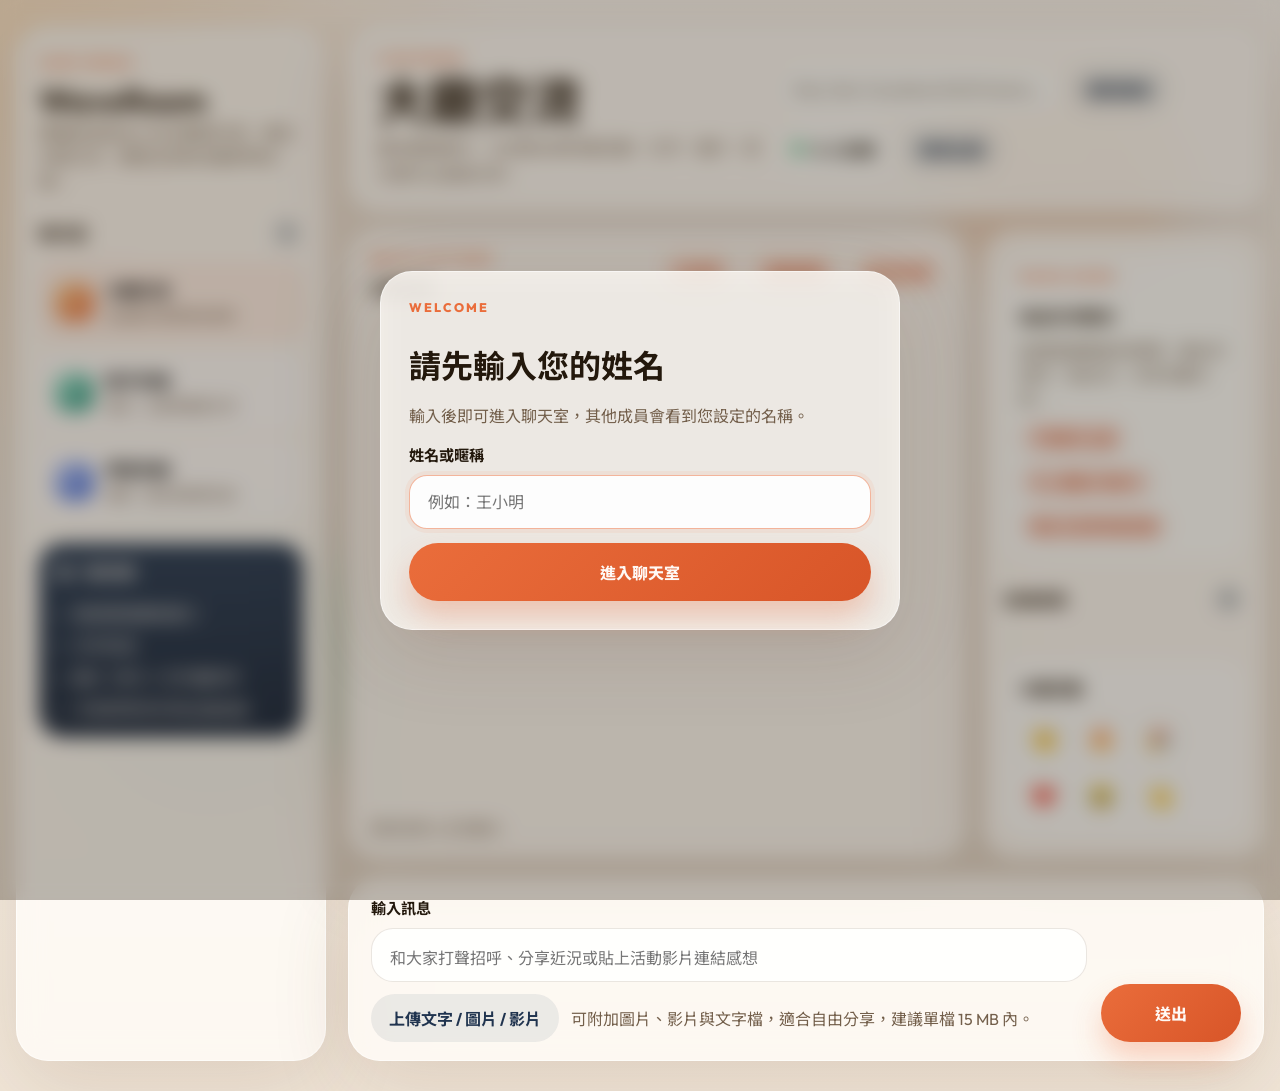
==== chatroom-app/index.html @ 90b6af46 "Prepare free Render deployment for WaveRoom" ====
<!DOCTYPE html>
<html lang="zh-Hant">
  <head>
    <meta charset="UTF-8" />
    <meta name="viewport" content="width=device-width, initial-scale=1.0" />
    <title>WaveRoom 即時聊天室</title>
    <link rel="preconnect" href="https://fonts.googleapis.com" />
    <link rel="preconnect" href="https://fonts.gstatic.com" crossorigin />
    <link
      href="https://fonts.googleapis.com/css2?family=Outfit:wght@400;500;600;700;800&family=Noto+Sans+TC:wght@400;500;700;800&display=swap"
      rel="stylesheet"
    />
    <link rel="stylesheet" href="./styles.css" />
  </head>
  <body>
    <div class="ambient ambient-a"></div>
    <div class="ambient ambient-b"></div>

    <div class="name-modal" id="name-modal" hidden>
      <div class="name-modal-card panel">
        <p class="eyebrow">Welcome</p>
        <h2>請先輸入您的姓名</h2>
        <p class="muted">輸入後即可進入聊天室，其他成員會看到您設定的名稱。</p>
        <form id="name-form" class="name-form">
          <label class="field">
            <span>姓名或暱稱</span>
            <input id="name-input" type="text" maxlength="24" placeholder="例如：王小明" required />
          </label>
          <p id="name-error" class="name-error" hidden>請輸入姓名後再進入聊天室。</p>
          <button class="primary-button" type="submit">進入聊天室</button>
        </form>
      </div>
    </div>

    <div class="app-shell">
      <aside class="sidebar panel">
        <div class="brand">
          <p class="eyebrow">Chat Space</p>
          <h2>WaveRoom</h2>
          <p class="muted">開連結就能加入的互動聊天室，適合社群交流、課程互助與活動即時討論。</p>
        </div>

        <section class="sidebar-section">
          <div class="section-title">
            <h3>聊天室</h3>
            <span id="room-count">0</span>
          </div>
          <div class="room-list" id="room-list"></div>
        </section>

        <section class="sidebar-section tips-card">
          <h3>這一版支援</h3>
          <ul>
            <li>直接透過連結進入</li>
            <li>文字訊息</li>
            <li>圖片 / 影片 / 文字檔附件</li>
            <li>分頁即時同步與在線成員</li>
          </ul>
        </section>
      </aside>

      <main class="chat-layout">
        <header class="topbar panel">
          <div>
            <p class="eyebrow">Live Room</p>
            <h1 id="active-room-name">載入中...</h1>
            <p id="active-room-description" class="room-description">聊天室資訊載入中...</p>
          </div>

          <div class="topbar-meta">
            <div class="share-box">
              <span id="room-link-label" class="share-link">連結準備中...</span>
              <button type="button" class="ghost-button" id="copy-room-link-button">複製連結</button>
            </div>

            <div class="status-pill">
              <span class="status-dot"></span>
              <strong id="presence-count">0 人在線</strong>
            </div>

            <button type="button" class="ghost-button" id="change-nickname-button">更換名稱</button>
          </div>
        </header>

        <section class="chat-main">
          <div class="conversation panel">
            <div class="conversation-toolbar">
              <div>
                <p class="eyebrow">Quick Actions</p>
                <h3 id="quick-action-title">快速操作</h3>
              </div>
              <div id="quick-action-list" class="quick-action-list"></div>
            </div>
            <div id="message-list" class="message-list" aria-live="polite"></div>
            <div id="typing-indicator" class="typing-indicator">目前沒有人正在輸入</div>
          </div>

          <aside class="members panel">
            <div class="room-brief">
              <p class="eyebrow">Room Mode</p>
              <h3 id="room-mode-title">載入中...</h3>
              <p id="room-mode-copy" class="muted">聊天室說明載入中...</p>
              <div id="room-rule-list" class="room-rule-list"></div>
            </div>

            <div class="section-title">
              <h3>在線成員</h3>
              <span id="member-count">0</span>
            </div>
            <div id="member-list" class="member-list"></div>

            <div class="reaction-panel">
              <h3 id="reaction-title">快速表情</h3>
              <div class="emoji-row" id="emoji-row">
              </div>
            </div>
          </aside>
        </section>

        <footer class="composer panel">
          <form id="message-form" class="composer-form">
            <div class="composer-stack">
              <label class="field composer-field">
                <span id="composer-label">輸入訊息</span>
                <textarea
                  id="message-input"
                  rows="1"
                  maxlength="400"
                  placeholder="輸入你想聊的內容，按 Enter 送出，Shift + Enter 換行"
                ></textarea>
              </label>

              <div class="composer-tools">
                <label id="upload-button-label" class="upload-button" for="attachment-input">上傳文字 / 圖片 / 影片</label>
                <input
                  id="attachment-input"
                  type="file"
                  accept="image/*,video/*,.txt,.md,.json,.csv"
                  multiple
                  hidden
                />
                <p id="upload-hint" class="upload-hint">可附加圖片、影片與文字檔，建議單檔 3 MB 內。</p>
              </div>

              <div id="attachment-preview" class="attachment-preview" hidden></div>
            </div>

            <button class="primary-button send-button" type="submit">送出</button>
          </form>
        </footer>
      </main>
    </div>

    <template id="room-template">
      <button type="button" class="room-card">
        <span class="room-badge"></span>
        <span class="room-copy">
          <strong class="room-name"></strong>
          <small class="room-topic"></small>
        </span>
      </button>
    </template>

    <template id="message-template">
      <article class="message-card">
        <div class="message-meta">
          <strong class="message-author"></strong>
          <span class="message-time"></span>
        </div>
        <p class="message-body"></p>
        <div class="message-attachments"></div>
      </article>
    </template>

    <template id="member-template">
      <div class="member-chip">
        <span class="member-avatar"></span>
        <div>
          <strong class="member-name"></strong>
          <p class="member-status">在線中</p>
        </div>
      </div>
    </template>

    <script src="./app.js" defer></script>
  </body>
</html>
---- chatroom-app/styles.css ----
:root {
  --bg: #fcf8f2;
  --panel: rgba(255, 252, 247, 0.84);
  --panel-solid: #fffdf8;
  --line: rgba(116, 88, 58, 0.12);
  --text: #23180c;
  --muted: #735f4b;
  --accent: #ea6d3b;
  --accent-strong: #d85528;
  --accent-soft: rgba(255, 240, 231, 0.92);
  --navy: #20344f;
  --shadow: 0 24px 80px rgba(91, 60, 34, 0.14);
  --radius-xl: 32px;
  --radius-lg: 24px;
  --radius-md: 18px;
}

body[data-room="ideas"] {
  --accent: #1e8f77;
  --accent-strong: #167460;
  --accent-soft: rgba(223, 248, 240, 0.96);
}

body[data-room="study"] {
  --accent: #3f68d8;
  --accent-strong: #2f53b6;
  --accent-soft: rgba(231, 238, 255, 0.96);
}

* {
  box-sizing: border-box;
}

[hidden] {
  display: none !important;
}

html,
body {
  min-height: 100%;
}

body {
  margin: 0;
  font-family: "Outfit", "Noto Sans TC", sans-serif;
  color: var(--text);
  background:
    radial-gradient(circle at top left, rgba(255, 209, 153, 0.45), transparent 30%),
    linear-gradient(180deg, #fffaf5 0%, #f7efe5 45%, #f1e6d8 100%);
}

body:has(.name-modal:not([hidden])) {
  overflow: hidden;
}

button,
input,
textarea {
  font: inherit;
}

button {
  cursor: pointer;
}

.ambient {
  position: fixed;
  border-radius: 999px;
  filter: blur(20px);
  opacity: 0.55;
  pointer-events: none;
}

.ambient-a {
  width: 240px;
  height: 240px;
  top: 70px;
  right: 8%;
  background: rgba(255, 178, 120, 0.42);
}

.ambient-b {
  width: 320px;
  height: 320px;
  bottom: 80px;
  left: 4%;
  background: rgba(138, 214, 188, 0.36);
}

.app-shell {
  position: relative;
  z-index: 1;
  width: min(1400px, calc(100% - 32px));
  margin: 0 auto;
  padding: 26px 0 30px;
  display: grid;
  grid-template-columns: 310px minmax(0, 1fr);
  gap: 22px;
}

.name-modal {
  position: fixed;
  inset: 0;
  z-index: 20;
  display: grid;
  place-items: center;
  padding: 20px;
  background: rgba(35, 24, 12, 0.3);
  backdrop-filter: blur(10px);
}

.name-modal[hidden] {
  display: none;
}

.name-modal-card {
  width: min(520px, 100%);
  padding: 28px;
  border-radius: var(--radius-xl);
  display: grid;
  gap: 16px;
}

.name-form {
  display: grid;
  gap: 14px;
}

.name-form input {
  width: 100%;
  border: 1px solid rgba(116, 88, 58, 0.15);
  background: rgba(255, 255, 255, 0.9);
  border-radius: 18px;
  padding: 16px 18px;
  color: var(--text);
  outline: none;
}

.name-form input:focus {
  border-color: rgba(234, 109, 59, 0.5);
  box-shadow: 0 0 0 4px rgba(234, 109, 59, 0.08);
}

.name-error {
  color: #b63f2a;
  font-size: 0.92rem;
}

.panel {
  background: var(--panel);
  border: 1px solid rgba(255, 255, 255, 0.55);
  backdrop-filter: blur(14px);
  box-shadow: var(--shadow);
}

.sidebar,
.topbar,
.conversation,
.members,
.composer {
  border-radius: var(--radius-xl);
}

.sidebar {
  padding: 28px 22px;
  display: grid;
  gap: 24px;
  align-content: start;
}

.eyebrow {
  margin: 0 0 10px;
  color: var(--accent);
  text-transform: uppercase;
  letter-spacing: 0.16em;
  font-size: 0.78rem;
  font-weight: 800;
}

h1,
h2,
h3,
p,
strong,
small {
  margin: 0;
}

h1 {
  font-size: clamp(2rem, 4vw, 3.2rem);
  line-height: 0.98;
}

h2 {
  font-size: 2rem;
}

h3 {
  font-size: 1rem;
}

.muted,
.room-description,
.member-status,
.room-topic,
.typing-indicator,
.upload-hint,
.attachment-meta,
.attachment-text {
  color: var(--muted);
}

.sidebar-section {
  display: grid;
  gap: 14px;
}

.section-title {
  display: flex;
  align-items: center;
  justify-content: space-between;
  gap: 12px;
}

.section-title span {
  min-width: 34px;
  height: 34px;
  border-radius: 999px;
  display: grid;
  place-items: center;
  background: rgba(32, 52, 79, 0.08);
  color: var(--navy);
  font-weight: 700;
}

.room-list,
.member-list {
  display: grid;
  gap: 12px;
}

.room-card {
  border: 1px solid transparent;
  background: rgba(255, 255, 255, 0.56);
  border-radius: var(--radius-md);
  padding: 14px;
  display: flex;
  gap: 12px;
  align-items: center;
  text-align: left;
  transition: transform 180ms ease, border-color 180ms ease, background 180ms ease;
}

.room-card:hover,
.room-card:focus-visible,
.room-card.is-active {
  transform: translateY(-1px);
  border-color: color-mix(in srgb, var(--accent) 28%, white);
  background: var(--accent-soft);
}

.room-badge {
  width: 40px;
  height: 40px;
  border-radius: 14px;
  background: linear-gradient(135deg, #ffd59b 0%, #ea6d3b 100%);
  box-shadow: inset 0 1px 0 rgba(255, 255, 255, 0.55);
}

.room-card[data-room-theme="ideas"] .room-badge {
  background: linear-gradient(135deg, #b7f1df 0%, #1e8f77 100%);
}

.room-card[data-room-theme="study"] .room-badge {
  background: linear-gradient(135deg, #c7d5ff 0%, #3f68d8 100%);
}

.room-copy {
  display: grid;
  gap: 4px;
}

.tips-card {
  padding: 16px;
  border-radius: var(--radius-lg);
  background: linear-gradient(180deg, rgba(32, 52, 79, 0.94), rgba(25, 39, 60, 0.98));
  color: #f4efe8;
}

.tips-card ul {
  margin: 4px 0 0;
  padding-left: 18px;
  display: grid;
  gap: 8px;
}

.chat-layout {
  display: grid;
  grid-template-rows: auto minmax(0, 1fr) auto;
  gap: 18px;
  min-height: calc(100vh - 56px);
}

.topbar {
  padding: 24px 28px;
  display: flex;
  align-items: center;
  justify-content: space-between;
  gap: 16px;
}

.topbar-meta {
  display: flex;
  align-items: center;
  gap: 12px;
  flex-wrap: wrap;
}

.share-box {
  display: flex;
  align-items: center;
  gap: 10px;
  flex-wrap: wrap;
}

.share-link {
  max-width: 280px;
  padding: 12px 14px;
  border-radius: 999px;
  background: rgba(255, 255, 255, 0.72);
  color: var(--muted);
  font-size: 0.92rem;
  overflow: hidden;
  text-overflow: ellipsis;
  white-space: nowrap;
}

.room-description {
  margin-top: 10px;
  max-width: 44rem;
  line-height: 1.6;
}

.status-pill,
.ghost-button,
.primary-button,
.emoji-button,
.upload-button {
  border-radius: 999px;
}

.status-pill {
  padding: 12px 14px;
  background: rgba(255, 255, 255, 0.72);
  display: flex;
  align-items: center;
  gap: 10px;
}

.status-dot {
  width: 10px;
  height: 10px;
  border-radius: 999px;
  background: #38b16e;
  box-shadow: 0 0 0 6px rgba(56, 177, 110, 0.12);
}

.ghost-button,
.primary-button,
.emoji-button,
.upload-button {
  border: 0;
}

.ghost-button,
.upload-button {
  min-height: 48px;
  padding: 0 18px;
  background: rgba(32, 52, 79, 0.08);
  color: var(--navy);
  font-weight: 700;
  display: inline-flex;
  align-items: center;
  justify-content: center;
}

.chat-main {
  display: grid;
  grid-template-columns: minmax(0, 1fr) 280px;
  gap: 18px;
  min-height: 0;
}

.conversation {
  padding: 20px;
  display: grid;
  grid-template-rows: auto minmax(0, 1fr) auto;
  min-height: 0;
}

.conversation-toolbar {
  display: flex;
  align-items: start;
  justify-content: space-between;
  gap: 16px;
  margin-bottom: 18px;
  flex-wrap: wrap;
}

.quick-action-list {
  display: flex;
  flex-wrap: wrap;
  gap: 10px;
}

.quick-action-button {
  min-height: 42px;
  padding: 0 14px;
  border: 1px solid color-mix(in srgb, var(--accent) 24%, white);
  border-radius: 999px;
  background: var(--accent-soft);
  color: var(--accent-strong);
  font-weight: 700;
}

.message-list {
  min-height: 0;
  overflow: auto;
  display: grid;
  gap: 14px;
  padding-right: 6px;
}

.message-card {
  max-width: min(82%, 620px);
  padding: 16px 18px;
  border-radius: 22px 22px 22px 10px;
  background: rgba(255, 255, 255, 0.9);
  border: 1px solid var(--line);
}

.message-card.is-self {
  margin-left: auto;
  border-radius: 22px 22px 10px 22px;
  background: linear-gradient(135deg, #ea6d3b 0%, #f49f57 100%);
  color: #fffaf6;
}

.message-card.is-system {
  max-width: 100%;
  margin: 0 auto;
  text-align: center;
  padding: 10px 14px;
  border-radius: 999px;
  background: rgba(32, 52, 79, 0.08);
}

.message-card.is-system .message-meta {
  justify-content: center;
}

.message-meta {
  display: flex;
  gap: 10px;
  align-items: center;
  margin-bottom: 8px;
  font-size: 0.9rem;
}

.message-time {
  opacity: 0.72;
}

.message-body {
  line-height: 1.65;
  white-space: pre-wrap;
  word-break: break-word;
}

.message-attachments {
  display: grid;
  gap: 10px;
  margin-top: 10px;
}

.message-attachment {
  display: grid;
  gap: 8px;
}

.attachment-image,
.attachment-video {
  width: min(100%, 360px);
  border-radius: 16px;
  display: block;
  background: rgba(32, 52, 79, 0.08);
}

.attachment-download {
  color: inherit;
  font-weight: 700;
}

.attachment-text-block {
  margin: 0;
  padding: 12px 14px;
  border-radius: 14px;
  background: rgba(32, 52, 79, 0.08);
  color: var(--text);
  white-space: pre-wrap;
  word-break: break-word;
  font-family: "SFMono-Regular", Consolas, monospace;
  font-size: 0.9rem;
}

.typing-indicator {
  min-height: 32px;
  padding-top: 12px;
  font-size: 0.95rem;
}

.members {
  padding: 22px 18px;
  display: grid;
  align-content: start;
  gap: 22px;
}

.room-brief {
  padding: 16px;
  border-radius: var(--radius-lg);
  background: rgba(255, 255, 255, 0.72);
  display: grid;
  gap: 10px;
}

.room-rule-list {
  display: flex;
  flex-wrap: wrap;
  gap: 8px;
}

.room-rule-chip {
  padding: 8px 12px;
  border-radius: 999px;
  background: color-mix(in srgb, var(--accent) 12%, white);
  color: var(--accent-strong);
  font-size: 0.88rem;
  font-weight: 700;
}

.member-chip {
  padding: 12px;
  border-radius: var(--radius-md);
  background: rgba(255, 255, 255, 0.72);
  display: flex;
  align-items: center;
  gap: 12px;
}

.member-avatar {
  width: 42px;
  height: 42px;
  border-radius: 15px;
  display: grid;
  place-items: center;
  color: white;
  font-weight: 800;
  background: linear-gradient(135deg, #20344f 0%, #4d7ab0 100%);
}

.reaction-panel {
  padding: 16px;
  border-radius: var(--radius-lg);
  background: rgba(255, 255, 255, 0.72);
  display: grid;
  gap: 14px;
}

.emoji-row {
  display: flex;
  flex-wrap: wrap;
  gap: 10px;
}

.emoji-button {
  width: 48px;
  height: 48px;
  background: var(--panel-solid);
  box-shadow: inset 0 0 0 1px rgba(32, 52, 79, 0.08);
  font-size: 1.25rem;
}

.composer {
  padding: 18px 22px;
}

.composer-form {
  display: grid;
  grid-template-columns: minmax(0, 1fr) 140px;
  gap: 14px;
}

.composer-stack {
  display: grid;
  gap: 12px;
}

.field {
  display: grid;
  gap: 10px;
}

.field span {
  font-size: 0.95rem;
  font-weight: 700;
}

.composer-field textarea {
  width: 100%;
  border: 1px solid rgba(116, 88, 58, 0.15);
  background: rgba(255, 255, 255, 0.86);
  border-radius: 22px;
  padding: 16px 18px;
  color: var(--text);
  resize: none;
  outline: none;
}

.composer-field textarea:focus {
  border-color: rgba(234, 109, 59, 0.5);
  box-shadow: 0 0 0 4px rgba(234, 109, 59, 0.08);
}

.composer-tools {
  display: flex;
  align-items: center;
  gap: 12px;
  flex-wrap: wrap;
}

.attachment-preview {
  display: grid;
  gap: 12px;
}

.attachment-item {
  padding: 14px;
  border-radius: 18px;
  background: rgba(255, 255, 255, 0.75);
  border: 1px solid var(--line);
  display: grid;
  gap: 8px;
}

.primary-button {
  min-height: 58px;
  padding: 0 18px;
  color: #fff9f5;
  font-weight: 800;
  background: linear-gradient(135deg, var(--accent) 0%, var(--accent-strong) 100%);
  box-shadow: 0 16px 30px color-mix(in srgb, var(--accent) 30%, transparent);
}

.send-button {
  align-self: end;
}

.send-button:disabled {
  opacity: 0.7;
  cursor: progress;
}

@media (max-width: 1100px) {
  .app-shell {
    grid-template-columns: 1fr;
  }

  .chat-main {
    grid-template-columns: 1fr;
  }

  .members {
    order: -1;
  }
}

@media (max-width: 720px) {
  .app-shell {
    width: min(100%, calc(100% - 18px));
    padding: 10px 0 16px;
    gap: 14px;
  }

  .sidebar,
  .topbar,
  .conversation,
  .members,
  .composer {
    border-radius: 24px;
  }

  .topbar,
  .sidebar,
  .conversation,
  .members,
  .composer {
    padding-left: 16px;
    padding-right: 16px;
  }

  .topbar {
    padding-top: 18px;
    padding-bottom: 18px;
  }

  .composer-form {
    grid-template-columns: 1fr;
  }

  .send-button {
    width: 100%;
  }

  .share-link {
    max-width: 100%;
  }

  .message-card {
    max-width: 92%;
  }

  .conversation-toolbar {
    align-items: stretch;
  }
}
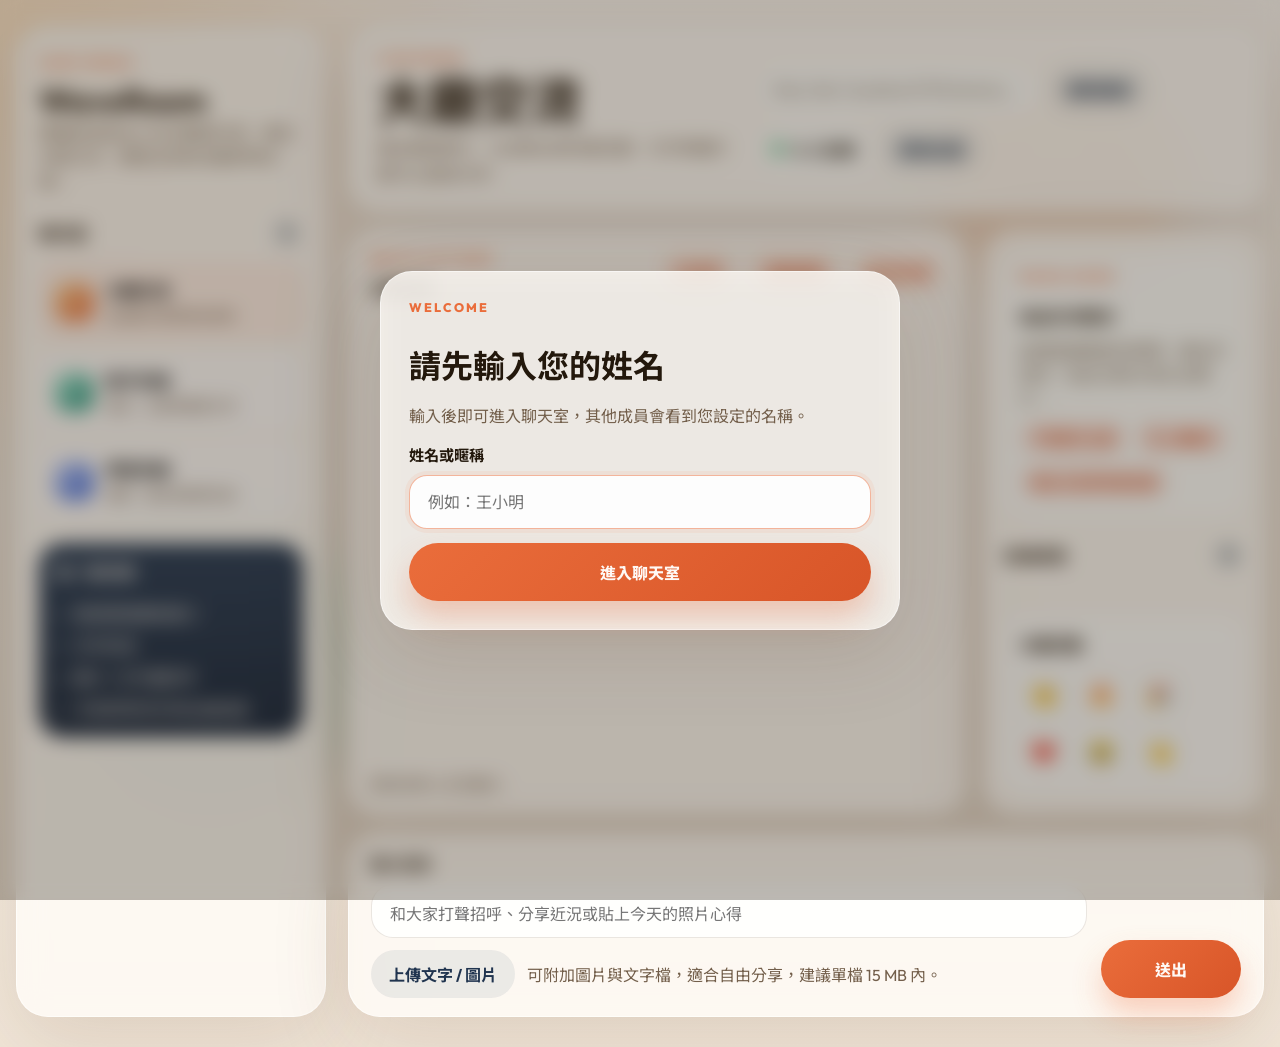
==== commit c0f589a8: "Remove video upload from chatroom" ====
--- a/chatroom-app/index.html
+++ b/chatroom-app/index.html
@@ -53,7 +53,7 @@
           <ul>
             <li>直接透過連結進入</li>
             <li>文字訊息</li>
-            <li>圖片 / 影片 / 文字檔附件</li>
+            <li>圖片 / 文字檔附件</li>
             <li>分頁即時同步與在線成員</li>
           </ul>
         </section>
@@ -131,15 +131,15 @@
               </label>
 
               <div class="composer-tools">
-                <label id="upload-button-label" class="upload-button" for="attachment-input">上傳文字 / 圖片 / 影片</label>
+                <label id="upload-button-label" class="upload-button" for="attachment-input">上傳文字 / 圖片</label>
                 <input
                   id="attachment-input"
                   type="file"
-                  accept="image/*,video/*,.txt,.md,.json,.csv"
+                  accept="image/*,.txt,.md,.json,.csv"
                   multiple
                   hidden
                 />
-                <p id="upload-hint" class="upload-hint">可附加圖片、影片與文字檔，建議單檔 3 MB 內。</p>
+                <p id="upload-hint" class="upload-hint">可附加圖片與文字檔，建議單檔 3 MB 內。</p>
               </div>
 
               <div id="attachment-preview" class="attachment-preview" hidden></div>
@@ -158,6 +158,7 @@
           <strong class="room-name"></strong>
           <small class="room-topic"></small>
         </span>
+        <span class="room-unread" hidden>0</span>
       </button>
     </template>
 
--- a/chatroom-app/styles.css
+++ b/chatroom-app/styles.css
@@ -251,6 +251,10 @@
   transition: transform 180ms ease, border-color 180ms ease, background 180ms ease;
 }
 
+.room-card.has-unread {
+  box-shadow: inset 0 0 0 1px color-mix(in srgb, var(--accent) 20%, white);
+}
+
 .room-card:hover,
 .room-card:focus-visible,
 .room-card.is-active {
@@ -278,6 +282,23 @@
 .room-copy {
   display: grid;
   gap: 4px;
+  min-width: 0;
+  flex: 1 1 auto;
+}
+
+.room-unread {
+  min-width: 28px;
+  height: 28px;
+  padding: 0 8px;
+  border-radius: 999px;
+  display: inline-flex;
+  align-items: center;
+  justify-content: center;
+  background: linear-gradient(135deg, var(--accent) 0%, var(--accent-strong) 100%);
+  color: #fff;
+  font-size: 0.82rem;
+  font-weight: 800;
+  flex: 0 0 auto;
 }
 
 .tips-card {
@@ -488,8 +509,7 @@
   gap: 8px;
 }
 
-.attachment-image,
-.attachment-video {
+.attachment-image {
   width: min(100%, 360px);
   border-radius: 16px;
   display: block;
